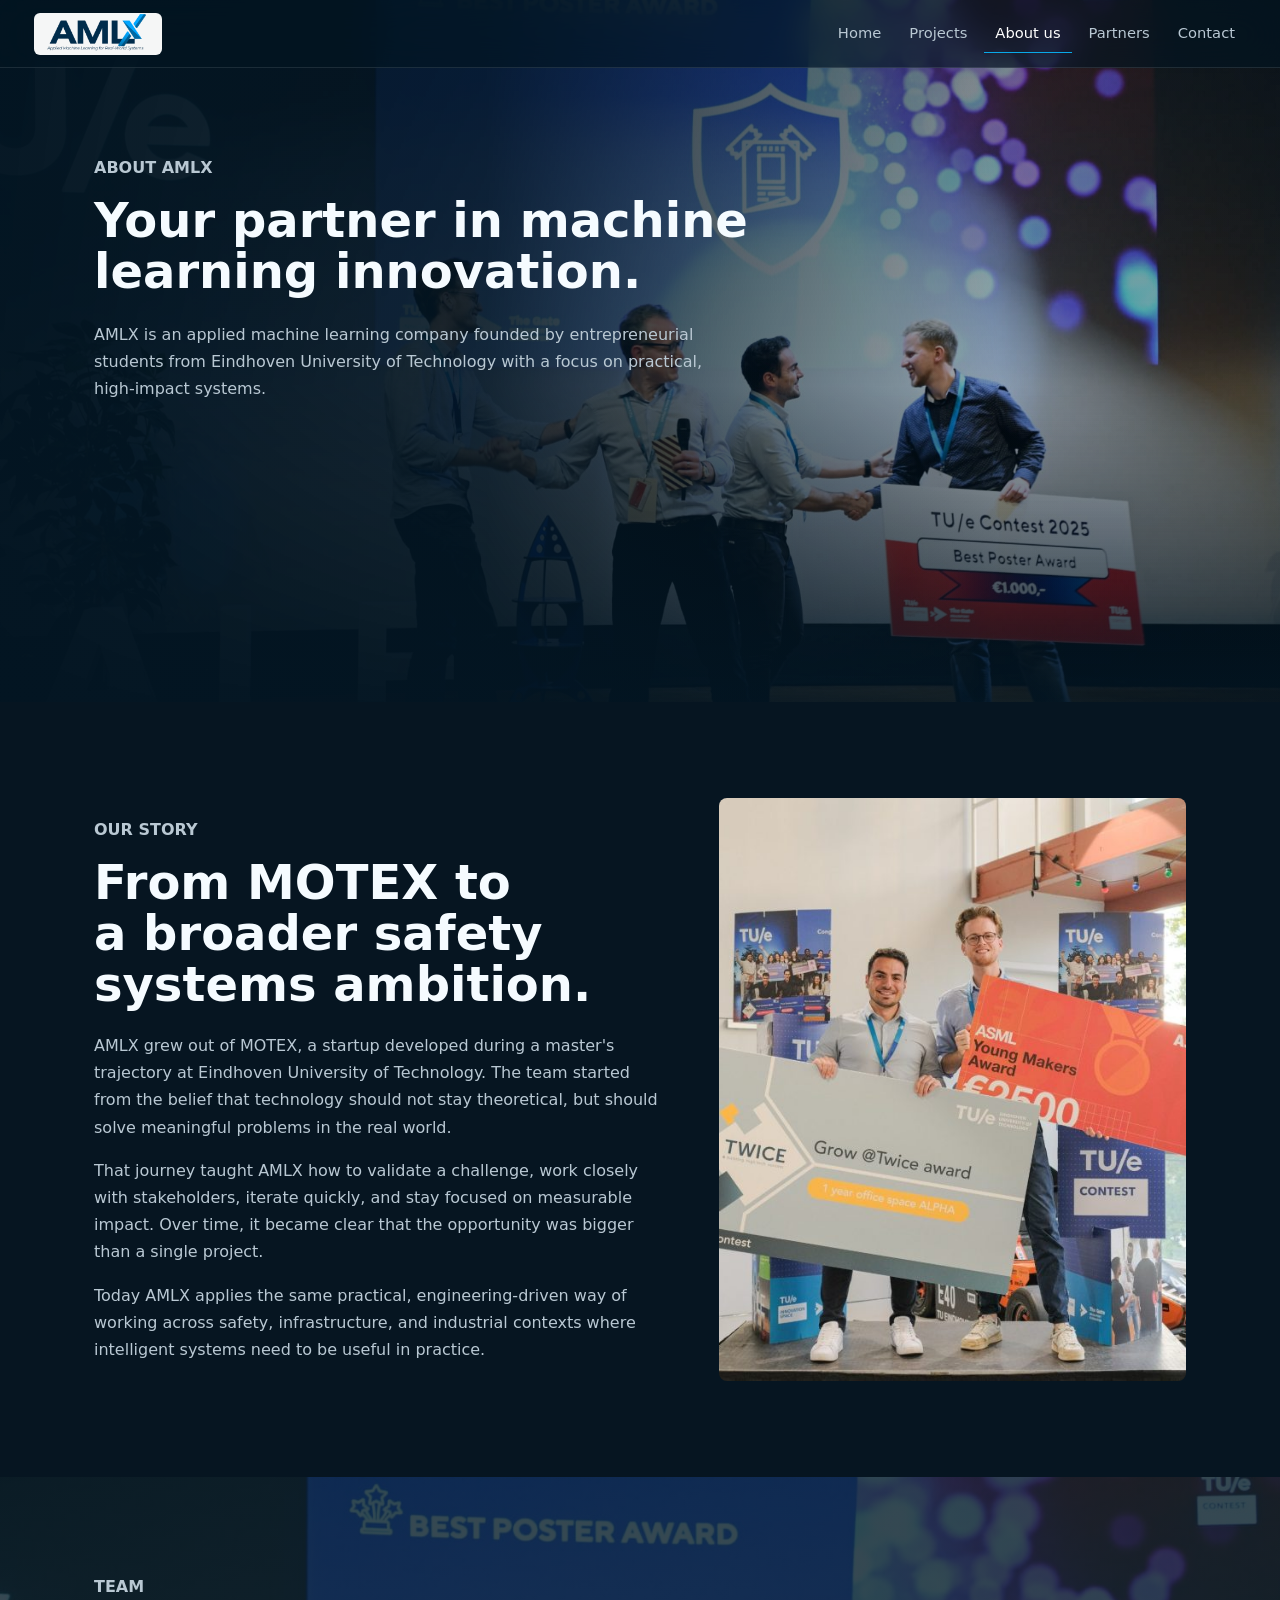
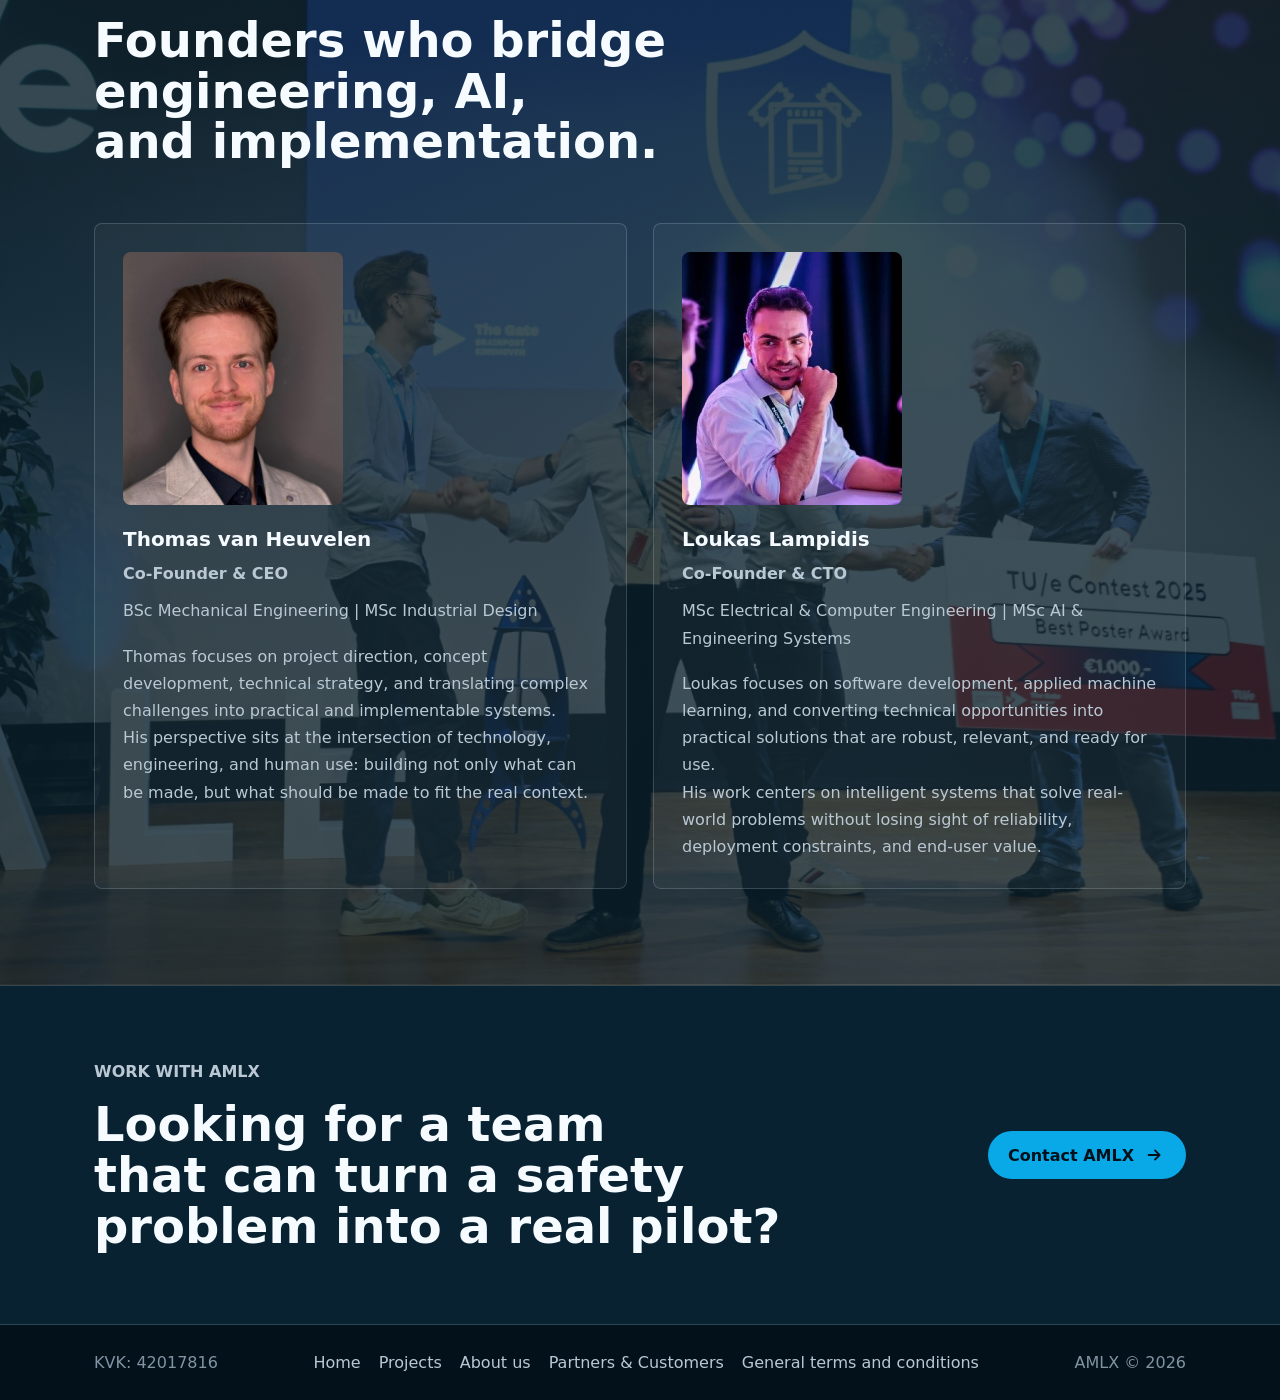
==== about.html @ 36813e6c "Initial website upload" ====
<!doctype html>
<html lang="en">
  <head>
    <meta charset="utf-8" />
    <meta name="viewport" content="width=device-width, initial-scale=1" />
    <title>About Us - AMLX</title>
    <meta
      name="description"
      content="Learn about AMLX, its founding story, and the people behind its applied machine learning work."
    />
    <link rel="icon" href="assets/amlx-logo.png" type="image/png" />
    <link rel="stylesheet" href="styles.css?v=6" />
  </head>
  <body>
    <header class="site-header" data-header>
      <a class="brand" href="index.html" aria-label="AMLX home">
        <span class="brand__matte">
          <img src="assets/amlx-logo.png" alt="AMLX" />
        </span>
      </a>
      <nav class="site-nav" aria-label="Primary navigation">
        <a href="index.html">Home</a>
        <a href="projects.html">Projects</a>
        <a class="is-active" href="about.html">About us</a>
        <a href="partners.html">Partners</a>
        <a href="partners.html#contact">Contact</a>
      </nav>
      <a class="mobile-partner-link" href="partners.html">Partners</a>
    </header>

    <main>
      <section class="subhero subhero--about" aria-labelledby="about-page-title">
        <div class="subhero__media subhero__media--about" data-subhero-media></div>
        <div class="subhero__shade"></div>
        <div class="section__inner subhero__content">
          <p class="eyebrow" data-reveal>About AMLX</p>
          <h1 id="about-page-title" data-reveal>Your partner in machine learning innovation.</h1>
          <p data-reveal>
            AMLX is an applied machine learning company founded by entrepreneurial students from
            Eindhoven University of Technology with a focus on practical, high-impact systems.
          </p>
        </div>
      </section>

      <section class="section section--story" aria-labelledby="story-title">
        <div class="section__inner story-grid">
          <div class="story-copy" data-reveal>
            <p class="eyebrow">Our story</p>
            <h2 id="story-title">From MOTEX to a broader safety systems ambition.</h2>
            <p>
              AMLX grew out of MOTEX, a startup developed during a master's trajectory at Eindhoven
              University of Technology. The team started from the belief that technology should not
              stay theoretical, but should solve meaningful problems in the real world.
            </p>
            <p>
              That journey taught AMLX how to validate a challenge, work closely with stakeholders,
              iterate quickly, and stay focused on measurable impact. Over time, it became clear
              that the opportunity was bigger than a single project.
            </p>
            <p>
              Today AMLX applies the same practical, engineering-driven way of working across safety,
              infrastructure, and industrial contexts where intelligent systems need to be useful in practice.
            </p>
          </div>
          <div class="story-media" data-reveal>
            <img src="assets/about-story-award.jpg" alt="AMLX founders holding TU/e and ASML awards" />
          </div>
        </div>
      </section>

      <section class="section section--team section--team-award" aria-labelledby="team-title">
        <div class="section__inner">
          <div class="section__heading" data-reveal>
            <p class="eyebrow">Team</p>
            <h2 id="team-title">Founders who bridge engineering, AI, and implementation.</h2>
          </div>

          <div class="bio-grid">
            <article class="bio-card" data-reveal>
              <div class="bio-card__photo">
                <img src="assets/founder-thomas.png" alt="Thomas van Heuvelen" />
              </div>
              <h3>Thomas van Heuvelen</h3>
              <p class="bio-role">Co-Founder &amp; CEO</p>
              <p class="bio-meta">BSc Mechanical Engineering | MSc Industrial Design</p>
              <p>
                Thomas focuses on project direction, concept development, technical strategy, and
                translating complex challenges into practical and implementable systems.
              </p>
              <p>
                His perspective sits at the intersection of technology, engineering, and human use:
                building not only what can be made, but what should be made to fit the real context.
              </p>
            </article>

            <article class="bio-card" data-reveal>
              <div class="bio-card__photo">
                <img src="assets/founder-loukas.jpg" alt="Loukas Lampidis" />
              </div>
              <h3>Loukas Lampidis</h3>
              <p class="bio-role">Co-Founder &amp; CTO</p>
              <p class="bio-meta">MSc Electrical &amp; Computer Engineering | MSc AI &amp; Engineering Systems</p>
              <p>
                Loukas focuses on software development, applied machine learning, and converting
                technical opportunities into practical solutions that are robust, relevant, and ready for use.
              </p>
              <p>
                His work centers on intelligent systems that solve real-world problems without losing
                sight of reliability, deployment constraints, and end-user value.
              </p>
            </article>
          </div>
        </div>
      </section>

      <section class="section section--cta" aria-labelledby="about-cta-title">
        <div class="section__inner cta-row" data-reveal>
          <div>
            <p class="eyebrow">Work with AMLX</p>
            <h2 id="about-cta-title">Looking for a team that can turn a safety problem into a real pilot?</h2>
          </div>
          <a class="button button--primary" href="partners.html">
            Contact AMLX
            <svg aria-hidden="true" viewBox="0 0 24 24">
              <path d="M5 12h12m-5-5 5 5-5 5" />
            </svg>
          </a>
        </div>
      </section>
    </main>

    <footer class="site-footer">
      <div class="footer__inner">
        <p>KVK: 42017816</p>
        <nav aria-label="Footer navigation">
          <a href="index.html">Home</a>
          <a href="projects.html">Projects</a>
          <a href="about.html">About us</a>
          <a href="partners.html">Partners & Customers</a>
          <a href="https://amlx.nl/wp-content/uploads/go-x/u/ba1bdc76-27a0-4591-be7f-040c24e2b5a5/AMLX-general-terms-and-conditions.pdf">General terms and conditions</a>
        </nav>
        <p>AMLX © 2026</p>
      </div>
    </footer>

    <script src="script.js?v=6"></script>
  </body>
</html>
---- styles.css ----
:root {
  --ink: #f5fbff;
  --muted: #b9c8d3;
  --quiet: #8194a2;
  --navy: #031522;
  --deep: #061a28;
  --panel: #0b2332;
  --panel-strong: #0f2e3e;
  --line: rgba(214, 236, 246, 0.18);
  --line-strong: rgba(214, 236, 246, 0.34);
  --cyan: #09a9e8;
  --cyan-dark: #0274a8;
  --green: #65d6a4;
  --amber: #f1b751;
  --white: #ffffff;
  --header-height: 68px;
  --header-small: 52px;
}

* {
  box-sizing: border-box;
}

html {
  scroll-behavior: smooth;
}

body {
  margin: 0;
  background: var(--navy);
  color: var(--ink);
  font-family: "Segoe UI", Inter, ui-sans-serif, system-ui, -apple-system, BlinkMacSystemFont, sans-serif;
  letter-spacing: 0;
  overflow-x: hidden;
}

img,
svg {
  display: block;
}

img {
  max-width: 100%;
}

a {
  color: inherit;
  text-decoration: none;
}

button,
input,
select,
textarea {
  font: inherit;
  letter-spacing: 0;
}

button {
  border: 0;
}

:focus-visible {
  outline: 2px solid var(--green);
  outline-offset: 4px;
}

.site-header {
  align-items: center;
  backdrop-filter: blur(18px);
  background: rgba(3, 21, 34, 0.64);
  border-bottom: 1px solid rgba(255, 255, 255, 0.1);
  display: flex;
  gap: 24px;
  height: var(--header-height);
  justify-content: space-between;
  left: 0;
  padding: 10px 34px;
  position: fixed;
  right: 0;
  top: 0;
  transition: height 220ms ease, padding 220ms ease, background 220ms ease;
  z-index: 20;
}

.site-header.is-scrolled {
  background: rgba(3, 21, 34, 0.92);
  height: var(--header-small);
  padding-bottom: 6px;
  padding-top: 6px;
}

.brand {
  align-items: center;
  display: inline-flex;
  flex: 0 0 auto;
}

.brand__matte {
  align-items: center;
  background: rgba(255, 255, 255, 0.96);
  border-radius: 6px;
  display: inline-flex;
  height: 42px;
  justify-content: center;
  overflow: hidden;
  padding: 5px 8px;
  transition: height 220ms ease, width 220ms ease;
  width: 128px;
}

.site-header.is-scrolled .brand__matte {
  height: 34px;
  width: 104px;
}

.brand img {
  height: auto;
  width: 112px;
}

.site-header.is-scrolled .brand img {
  width: 92px;
}

.site-nav {
  align-items: center;
  display: flex;
  gap: 6px;
  white-space: nowrap;
}

.site-nav a {
  border-bottom: 1px solid transparent;
  color: var(--muted);
  font-size: 0.92rem;
  line-height: 1;
  padding: 12px 11px;
  transition: color 180ms ease, border-color 180ms ease, background 180ms ease;
}

.site-nav a:hover,
.site-nav a.is-active {
  border-color: var(--cyan);
  color: var(--white);
}

.mobile-partner-link {
  display: none;
}

.hero {
  isolation: isolate;
  min-height: 84svh;
  overflow: hidden;
  position: relative;
}

.hero__media,
.subhero__media {
  background-image: url("assets/hero-safety-ml.jpg");
  background-position: 47% 42%;
  background-size: cover;
  inset: 0;
  position: absolute;
  transform: translate3d(0, var(--hero-shift, 0), 0) scale(1.03);
  transition: transform 80ms linear;
  z-index: -3;
}

.hero__shade,
.subhero__shade {
  background:
    linear-gradient(90deg, rgba(3, 21, 34, 0.98) 0%, rgba(3, 21, 34, 0.88) 38%, rgba(3, 21, 34, 0.28) 78%),
    linear-gradient(0deg, rgba(3, 21, 34, 0.9) 0%, rgba(3, 21, 34, 0.1) 45%, rgba(3, 21, 34, 0.36) 100%);
  inset: 0;
  position: absolute;
  z-index: -2;
}

.hero__scan {
  background-image:
    linear-gradient(rgba(255, 255, 255, 0.08) 1px, transparent 1px),
    linear-gradient(90deg, rgba(255, 255, 255, 0.08) 1px, transparent 1px);
  background-size: 74px 74px;
  inset: 0;
  mask-image: linear-gradient(90deg, black 0%, transparent 74%);
  opacity: 0.18;
  position: absolute;
  z-index: -1;
}

.hero__content {
  box-sizing: border-box;
  max-width: 680px;
  min-width: 0;
  padding: 122px 34px 76px;
  width: 100%;
}

.hero__logo {
  background: rgba(255, 255, 255, 0.96);
  border-radius: 8px;
  display: inline-flex;
  margin-bottom: 28px;
  padding: 15px 18px 12px;
}

.hero__logo img {
  width: 280px;
}

h1,
h2,
h3,
p {
  margin: 0;
}

h1,
h2,
h3 {
  text-wrap: balance;
}

.hero h1 {
  font-size: 4.15rem;
  line-height: 0.98;
  max-width: 650px;
}

.hero__mission {
  color: var(--muted);
  font-size: 1.15rem;
  line-height: 1.65;
  margin-top: 24px;
  max-width: min(580px, 100%);
}

.hero__actions {
  display: flex;
  flex-wrap: wrap;
  gap: 12px;
  margin-top: 34px;
}

.button {
  align-items: center;
  border-radius: 999px;
  box-sizing: border-box;
  cursor: pointer;
  display: inline-flex;
  font-weight: 700;
  gap: 10px;
  justify-content: center;
  min-height: 48px;
  min-width: 148px;
  padding: 0 20px;
  transition: background 180ms ease, border-color 180ms ease, color 180ms ease, transform 180ms ease;
}

.button svg {
  height: 22px;
  width: 22px;
}

.button svg path {
  fill: none;
  stroke: currentColor;
  stroke-linecap: round;
  stroke-linejoin: round;
  stroke-width: 2;
}

.button:hover {
  transform: translateY(-2px);
}

.button--primary {
  background: var(--cyan);
  color: #00111b;
}

.button--primary:hover {
  background: var(--green);
}

.button--ghost {
  border: 1px solid var(--line-strong);
  color: var(--white);
}

.button--ghost:hover {
  background: rgba(255, 255, 255, 0.08);
  border-color: var(--green);
}

.hero__proof {
  border-top: 1px solid var(--line);
  display: grid;
  gap: 0;
  grid-template-columns: repeat(3, 1fr);
  margin: 46px 0 0;
  max-width: 620px;
  padding: 20px 0 0;
}

.hero__proof div {
  border-right: 1px solid var(--line);
  padding-right: 18px;
}

.hero__proof div + div {
  padding-left: 18px;
}

.hero__proof div:last-child {
  border-right: 0;
}

.hero__proof dt {
  color: var(--quiet);
  font-size: 0.78rem;
  font-weight: 700;
  margin-bottom: 8px;
  text-transform: uppercase;
}

.hero__proof dd {
  color: var(--ink);
  font-size: 1rem;
  margin: 0;
}

.section {
  position: relative;
}

.section__inner {
  box-sizing: border-box;
  margin: 0 auto;
  max-width: 1160px;
  min-width: 0;
  padding: 96px 34px;
}

.section__heading {
  max-width: 720px;
}

.eyebrow {
  color: var(--green);
  font-size: 0.78rem;
  font-weight: 800;
  margin-bottom: 14px;
  text-transform: uppercase;
}

.section h2,
.subhero h1 {
  font-size: 3rem;
  line-height: 1.06;
}

.section h3 {
  font-size: 1.25rem;
  line-height: 1.25;
}

.section p,
.subhero p {
  color: var(--muted);
  font-size: 1rem;
  line-height: 1.7;
}

.section--work {
  background: #061521;
}

.principles {
  display: grid;
  gap: 28px;
  grid-template-columns: repeat(3, 1fr);
  margin-top: 62px;
}

.principle {
  border-top: 1px solid var(--line);
  padding-top: 26px;
}

.principle__icon {
  align-items: center;
  color: var(--cyan);
  display: flex;
  height: 42px;
  margin-bottom: 28px;
  width: 42px;
}

.principle__icon svg {
  height: 42px;
  width: 42px;
}

.principle__icon path {
  fill: none;
  stroke: currentColor;
  stroke-linecap: round;
  stroke-linejoin: round;
  stroke-width: 1.7;
}

.principle h3 {
  margin-bottom: 14px;
}

.section--systems {
  background: #0a202c;
}

.systems-grid {
  align-items: center;
  display: grid;
  gap: 72px;
  grid-template-columns: minmax(300px, 0.9fr) minmax(360px, 1fr);
}

.systems-visual {
  margin: 0;
}

.systems-visual img {
  aspect-ratio: 4 / 5;
  border-radius: 8px;
  object-fit: cover;
  width: 100%;
}

.systems-visual figcaption {
  border-left: 2px solid var(--green);
  color: var(--muted);
  font-size: 0.92rem;
  line-height: 1.5;
  margin-top: 18px;
  padding-left: 14px;
}

.systems-copy h2 {
  max-width: 650px;
}

.section-link {
  margin-top: 34px;
}

.section-link a {
  align-items: center;
  color: var(--white);
  display: inline-flex;
  font-weight: 700;
  gap: 10px;
}

.section-link a:hover {
  color: var(--green);
}

.section-link svg {
  height: 22px;
  width: 22px;
}

.section-link svg path {
  fill: none;
  stroke: currentColor;
  stroke-linecap: round;
  stroke-linejoin: round;
  stroke-width: 2;
}

.system-list {
  border-top: 1px solid var(--line);
  margin-top: 42px;
}

.system-list article {
  display: grid;
  gap: 24px;
  grid-template-columns: 42px 1fr;
  padding: 26px 0;
}

.system-list article + article {
  border-top: 1px solid var(--line);
}

.system-list span {
  color: var(--amber);
  font-weight: 800;
}

.system-list h3 {
  margin-bottom: 8px;
}

.section--about {
  background: #08131b;
  min-height: 620px;
  overflow: hidden;
}

.about-media {
  inset: 0 0 0 44%;
  position: absolute;
}

.about-media::after {
  background:
    linear-gradient(90deg, #08131b 0%, rgba(8, 19, 27, 0.76) 18%, rgba(8, 19, 27, 0.16) 54%),
    linear-gradient(0deg, rgba(8, 19, 27, 0.72), transparent 44%);
  content: "";
  inset: 0;
  position: absolute;
}

.about-media img {
  height: 100%;
  object-fit: cover;
  width: 100%;
}

.about-copy {
  max-width: 1160px;
  position: relative;
}

.about-copy h2,
.about-copy p {
  max-width: 550px;
}

.about-copy p:not(.eyebrow) {
  margin-top: 24px;
}

.section--cta {
  background: #092231;
  border-bottom: 1px solid var(--line);
  border-top: 1px solid var(--line);
}

.cta-row {
  align-items: center;
  display: flex;
  gap: 36px;
  justify-content: space-between;
  padding-bottom: 72px;
  padding-top: 72px;
}

.cta-row h2 {
  max-width: 700px;
}

.site-footer {
  background: #03111b;
  color: var(--quiet);
}

.footer__inner {
  align-items: center;
  display: flex;
  gap: 22px;
  justify-content: space-between;
  margin: 0 auto;
  max-width: 1160px;
  padding: 28px 34px;
}

.site-footer nav {
  display: flex;
  flex-wrap: wrap;
  gap: 18px;
  justify-content: center;
}

.site-footer a {
  color: var(--muted);
  transition: color 180ms ease;
}

.site-footer a:hover {
  color: var(--white);
}

.subhero {
  isolation: isolate;
  min-height: 78svh;
  overflow: hidden;
  position: relative;
}

.subhero__media {
  background-image: url("assets/lab-engineering.jpg");
  background-position: center;
}

.subhero__media--projects {
  background-image: url("assets/projects-header.jpg");
  background-position: center;
}

.subhero__media--about {
  background-image: url("assets/about-stage-award.jpg");
  background-position: center 18%;
}

.subhero__content {
  box-sizing: border-box;
  min-width: 0;
  padding-top: 154px;
  position: relative;
}

.subhero__content p:not(.eyebrow) {
  max-width: 620px;
  margin-top: 24px;
}

.section--partner-fit {
  background: #061521;
}

.section--project-cases,
.section--story {
  background: #061521;
}

.case-list {
  display: grid;
  gap: 54px;
  margin-top: 56px;
}

.case-block {
  align-items: center;
  border-top: 1px solid var(--line);
  display: grid;
  gap: 38px;
  grid-template-columns: minmax(320px, 0.92fr) minmax(360px, 1fr);
  padding-top: 32px;
}

.case-block--reverse .case-block__media {
  order: 2;
}

.case-block--reverse .case-block__copy {
  order: 1;
}

.case-block__media img,
.story-media img {
  border-radius: 8px;
  object-fit: cover;
  width: 100%;
}

.case-block__media img {
  aspect-ratio: 4 / 3;
}

.case-thumbs {
  display: grid;
  gap: 12px;
  grid-template-columns: repeat(3, 1fr);
  margin-top: 14px;
}

.case-thumbs img {
  aspect-ratio: 4 / 3;
  border-radius: 6px;
  object-fit: cover;
}

.case-block__copy h3 {
  font-size: 2rem;
  line-height: 1.08;
  margin-bottom: 18px;
}

.case-block__copy p + p {
  margin-top: 14px;
}

.story-grid {
  align-items: center;
  display: grid;
  gap: 56px;
  grid-template-columns: minmax(360px, 1fr) minmax(320px, 0.82fr);
}

.story-copy h2 {
  margin-bottom: 22px;
}

.story-copy p + p {
  margin-top: 16px;
}

.story-media img {
  aspect-ratio: 4 / 5;
}

.section--team {
  background: #0a202c;
}

.section--team-award {
  background-image:
    linear-gradient(0deg, rgba(10, 32, 44, 0.82), rgba(10, 32, 44, 0.82)),
    url("assets/about-stage-award.jpg");
  background-position: center;
  background-size: cover;
}

.bio-grid {
  display: grid;
  gap: 26px;
  grid-template-columns: repeat(2, 1fr);
  margin-top: 56px;
}

.bio-card {
  background: rgba(255, 255, 255, 0.04);
  border: 1px solid var(--line);
  border-radius: 8px;
  padding: 28px;
}

.bio-card__photo {
  aspect-ratio: 4 / 4.6;
  border-radius: 8px;
  margin-bottom: 22px;
  max-width: 220px;
  overflow: hidden;
}

.bio-card__photo img {
  height: 100%;
  object-fit: cover;
  width: 100%;
}

.bio-card h3 {
  margin-bottom: 8px;
}

.bio-role {
  color: var(--green);
  font-weight: 700;
}

.bio-meta {
  color: var(--quiet);
  font-size: 0.94rem;
  margin: 10px 0 18px;
}

.fit-grid {
  display: grid;
  gap: 26px;
  grid-template-columns: repeat(2, 1fr);
  margin-top: 56px;
}

.fit-panel {
  border-left: 2px solid var(--cyan);
  border-top: 1px solid var(--line);
  min-height: 210px;
  padding: 28px 28px 18px;
}

.fit-panel:nth-child(2) {
  border-left-color: var(--green);
}

.fit-panel h3 {
  margin-bottom: 16px;
}

.section--contact {
  background: #0a202c;
}

.contact-grid {
  align-items: start;
  display: grid;
  gap: 64px;
  grid-template-columns: minmax(300px, 0.85fr) minmax(380px, 1.15fr);
}

.contact-copy {
  position: sticky;
  top: 96px;
}

.contact-copy h2 {
  margin-bottom: 24px;
}

.contact-form {
  background: rgba(255, 255, 255, 0.055);
  border: 1px solid var(--line);
  border-radius: 8px;
  display: grid;
  gap: 18px;
  grid-template-columns: repeat(2, 1fr);
  padding: 28px;
}

.contact-form label {
  display: grid;
  gap: 8px;
}

.contact-form label span {
  color: var(--muted);
  font-size: 0.9rem;
}

.contact-form input,
.contact-form select,
.contact-form textarea {
  background: rgba(3, 21, 34, 0.72);
  border: 1px solid rgba(214, 236, 246, 0.24);
  border-radius: 6px;
  color: var(--white);
  min-height: 48px;
  padding: 12px 13px;
  transition: border-color 180ms ease, background 180ms ease;
  width: 100%;
}

.contact-form textarea {
  min-height: 152px;
  resize: vertical;
}

.contact-form input:focus,
.contact-form select:focus,
.contact-form textarea:focus {
  background: rgba(3, 21, 34, 0.9);
  border-color: var(--green);
  outline: 0;
}

.form-full {
  grid-column: 1 / -1;
}

.consent {
  align-items: start;
  display: grid;
  gap: 12px;
  grid-template-columns: 18px 1fr;
}

.consent input {
  min-height: auto;
  margin: 4px 0 0;
  padding: 0;
}

.form-status {
  min-height: 24px;
}

[data-reveal] {
  opacity: 0;
  transform: translateY(22px);
  transition: opacity 620ms ease, transform 620ms ease;
}

.is-ready [data-reveal].is-visible {
  opacity: 1;
  transform: translateY(0);
}

.is-ready .hero__logo.is-visible {
  transition-delay: 80ms;
}

.is-ready .hero h1.is-visible {
  transition-delay: 160ms;
}

.is-ready .hero__mission.is-visible {
  transition-delay: 240ms;
}

.is-ready .hero__actions.is-visible,
.is-ready .hero__proof.is-visible {
  transition-delay: 320ms;
}

@media (prefers-reduced-motion: reduce) {
  *,
  *::before,
  *::after {
    animation-duration: 1ms !important;
    scroll-behavior: auto !important;
    transition-duration: 1ms !important;
  }

  .hero__media,
  .subhero__media {
    transform: none;
  }
}

@media (max-width: 980px) {
  .site-header {
    padding-left: 22px;
    padding-right: 22px;
  }

  .site-nav {
    gap: 0;
  }

  .site-nav a {
    font-size: 0.84rem;
    padding-left: 8px;
    padding-right: 8px;
  }

  .hero h1 {
    font-size: 3.1rem;
  }

  .section h2,
  .subhero h1 {
    font-size: 2.42rem;
  }

  .principles,
  .systems-grid,
  .contact-grid,
  .case-block,
  .story-grid,
  .bio-grid {
    grid-template-columns: 1fr;
  }

  .systems-grid {
    gap: 46px;
  }

  .case-block--reverse .case-block__media,
  .case-block--reverse .case-block__copy {
    order: initial;
  }

  .systems-visual img {
    aspect-ratio: 16 / 9;
  }

  .about-media {
    inset: 34% 0 0;
  }

  .about-media::after {
    background: linear-gradient(0deg, rgba(8, 19, 27, 0.9), rgba(8, 19, 27, 0.18));
  }

  .about-copy {
    padding-bottom: 360px;
  }

  .contact-copy {
    position: static;
  }
}

@media (max-width: 720px) {
  :root {
    --header-height: 58px;
    --header-small: 50px;
  }

  .site-header {
    gap: 10px;
    overflow: hidden;
    padding: 8px 14px;
  }

  .brand__matte {
    height: 36px;
    width: 94px;
  }

  .brand img {
    width: 82px;
  }

  .site-header.is-scrolled .brand__matte {
    height: 32px;
    width: 84px;
  }

  .site-header.is-scrolled .brand img {
    width: 74px;
  }

  .site-nav a {
    padding: 10px 7px;
  }

  .site-nav {
    display: none;
  }

  .mobile-partner-link {
    border-bottom: 1px solid transparent;
    color: var(--muted);
    display: inline-flex;
    font-size: 0.86rem;
    padding: 10px 4px;
    position: absolute;
    right: 14px;
    top: 8px;
  }

  .mobile-partner-link:hover,
  .mobile-partner-link.is-active {
    border-color: var(--cyan);
    color: var(--white);
  }

  .hero {
    min-height: 78svh;
  }

  .hero [data-reveal],
  .subhero [data-reveal] {
    opacity: 1;
    transform: none;
  }

  .hero__shade,
  .subhero__shade {
    background:
      linear-gradient(90deg, rgba(3, 21, 34, 0.98), rgba(3, 21, 34, 0.82)),
      linear-gradient(0deg, rgba(3, 21, 34, 0.92), rgba(3, 21, 34, 0.18));
  }

  .hero__content,
  .section__inner {
    padding-left: 20px;
    padding-right: 20px;
  }

  .hero__content {
    padding-bottom: 52px;
    padding-top: 92px;
  }

  .hero__logo {
    margin-bottom: 22px;
    padding: 11px 12px 9px;
  }

  .hero__logo img {
    width: 220px;
  }

  .hero h1 {
    font-size: 2.28rem;
    line-height: 1.05;
  }

  .hero__mission {
    font-size: 1rem;
    line-height: 1.58;
    margin-top: 18px;
    max-width: calc(100vw - 40px);
  }

  .hero__actions {
    align-items: stretch;
    flex-direction: column;
    margin-top: 24px;
    max-width: calc(100vw - 40px);
  }

  .button {
    max-width: 100%;
    width: 100%;
  }

  .hero__proof {
    display: none;
  }

  .section__inner {
    padding-bottom: 72px;
    padding-top: 72px;
  }

  .section h2,
  .subhero h1 {
    font-size: 2rem;
    line-height: 1.12;
  }

  .principles,
  .fit-grid,
  .bio-grid {
    grid-template-columns: 1fr;
    margin-top: 42px;
  }

  .case-list {
    gap: 42px;
    margin-top: 42px;
  }

  .case-block {
    gap: 24px;
    padding-top: 24px;
  }

  .case-block__copy h3 {
    font-size: 1.7rem;
  }

  .system-list article {
    grid-template-columns: 34px 1fr;
  }

  .cta-row {
    align-items: stretch;
    flex-direction: column;
    padding-bottom: 58px;
    padding-top: 58px;
  }

  .footer__inner {
    align-items: flex-start;
    flex-direction: column;
    padding: 26px 20px;
  }

  .site-footer nav {
    justify-content: flex-start;
  }

  .subhero {
    min-height: 70svh;
  }

  .subhero__content {
    padding-top: 118px;
  }

  .fit-panel {
    min-height: auto;
    padding-left: 20px;
    padding-right: 20px;
  }

  .contact-form {
    grid-template-columns: 1fr;
    padding: 20px;
  }
}

@media (max-width: 420px) {
  .site-nav a {
    font-size: 0.78rem;
    padding-left: 6px;
    padding-right: 6px;
  }

  .hero__logo img {
    width: 190px;
  }

  .hero h1 {
    font-size: 2.02rem;
  }
}
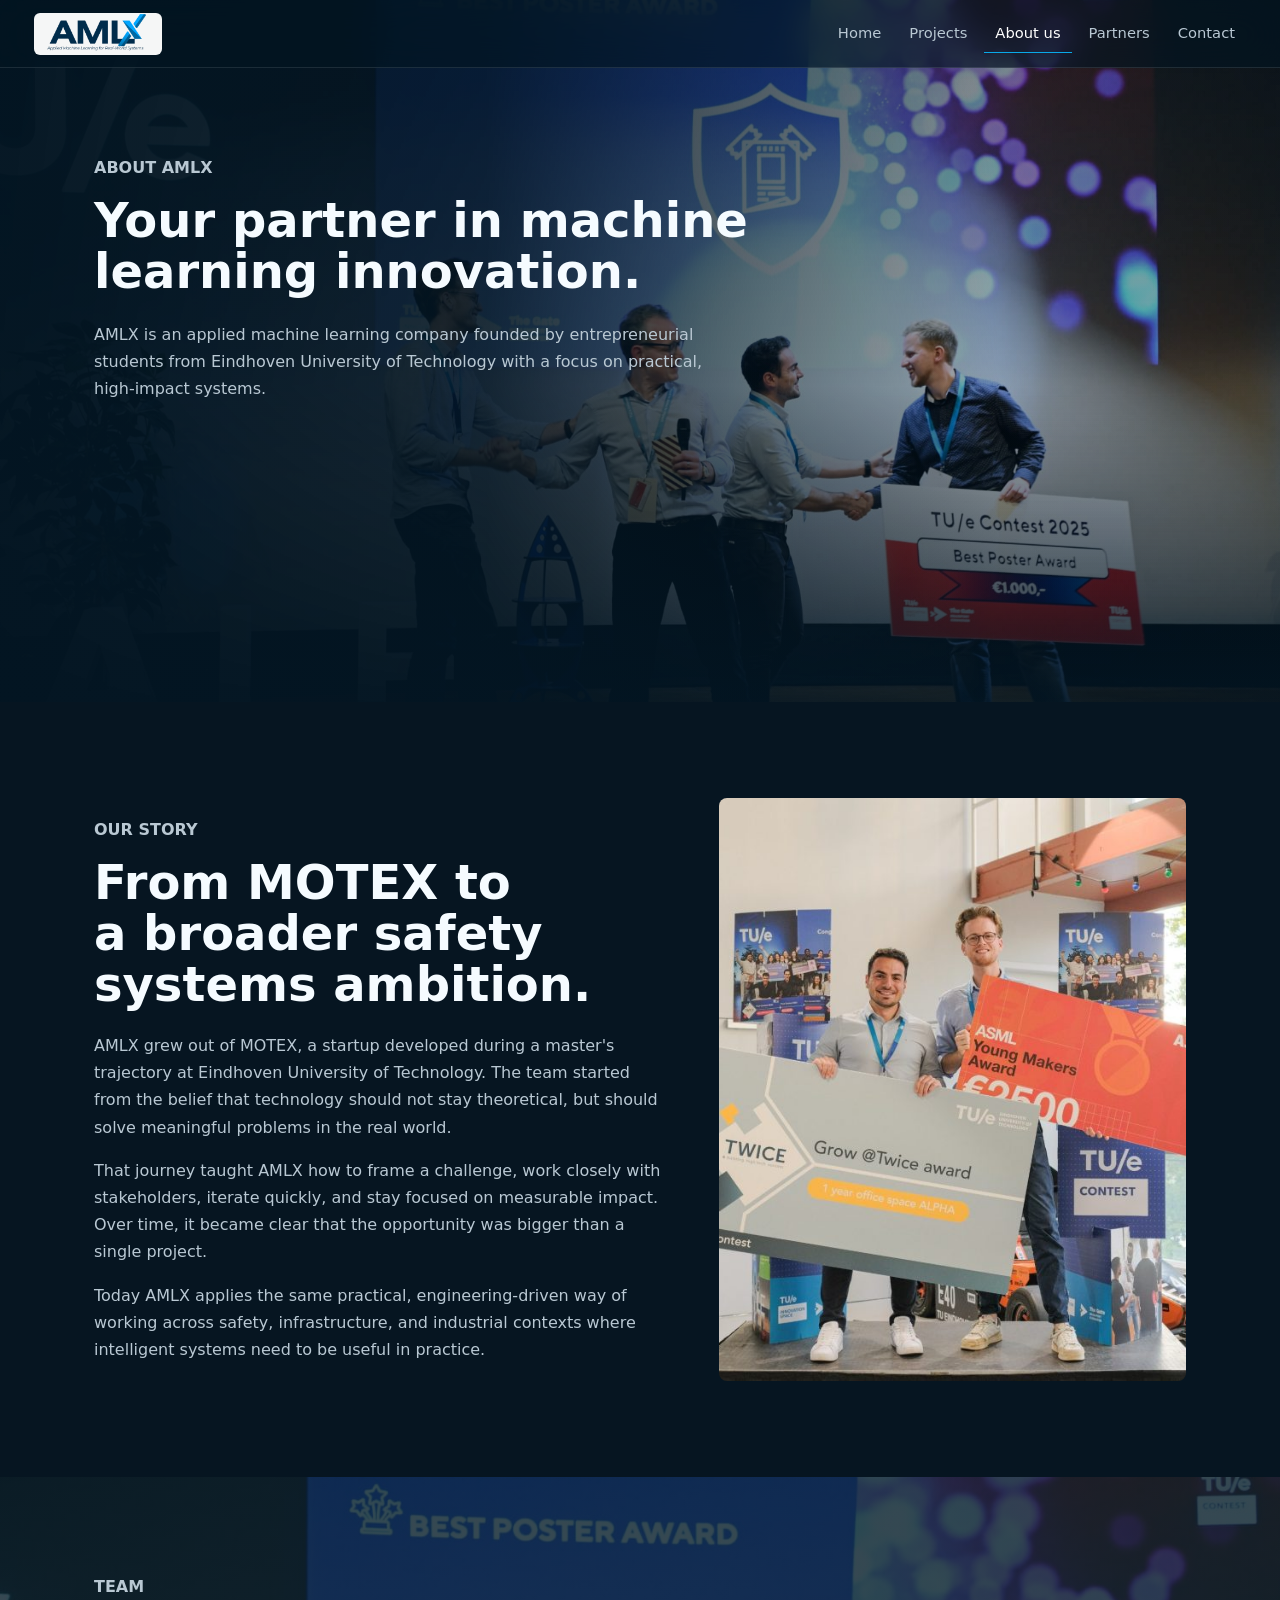
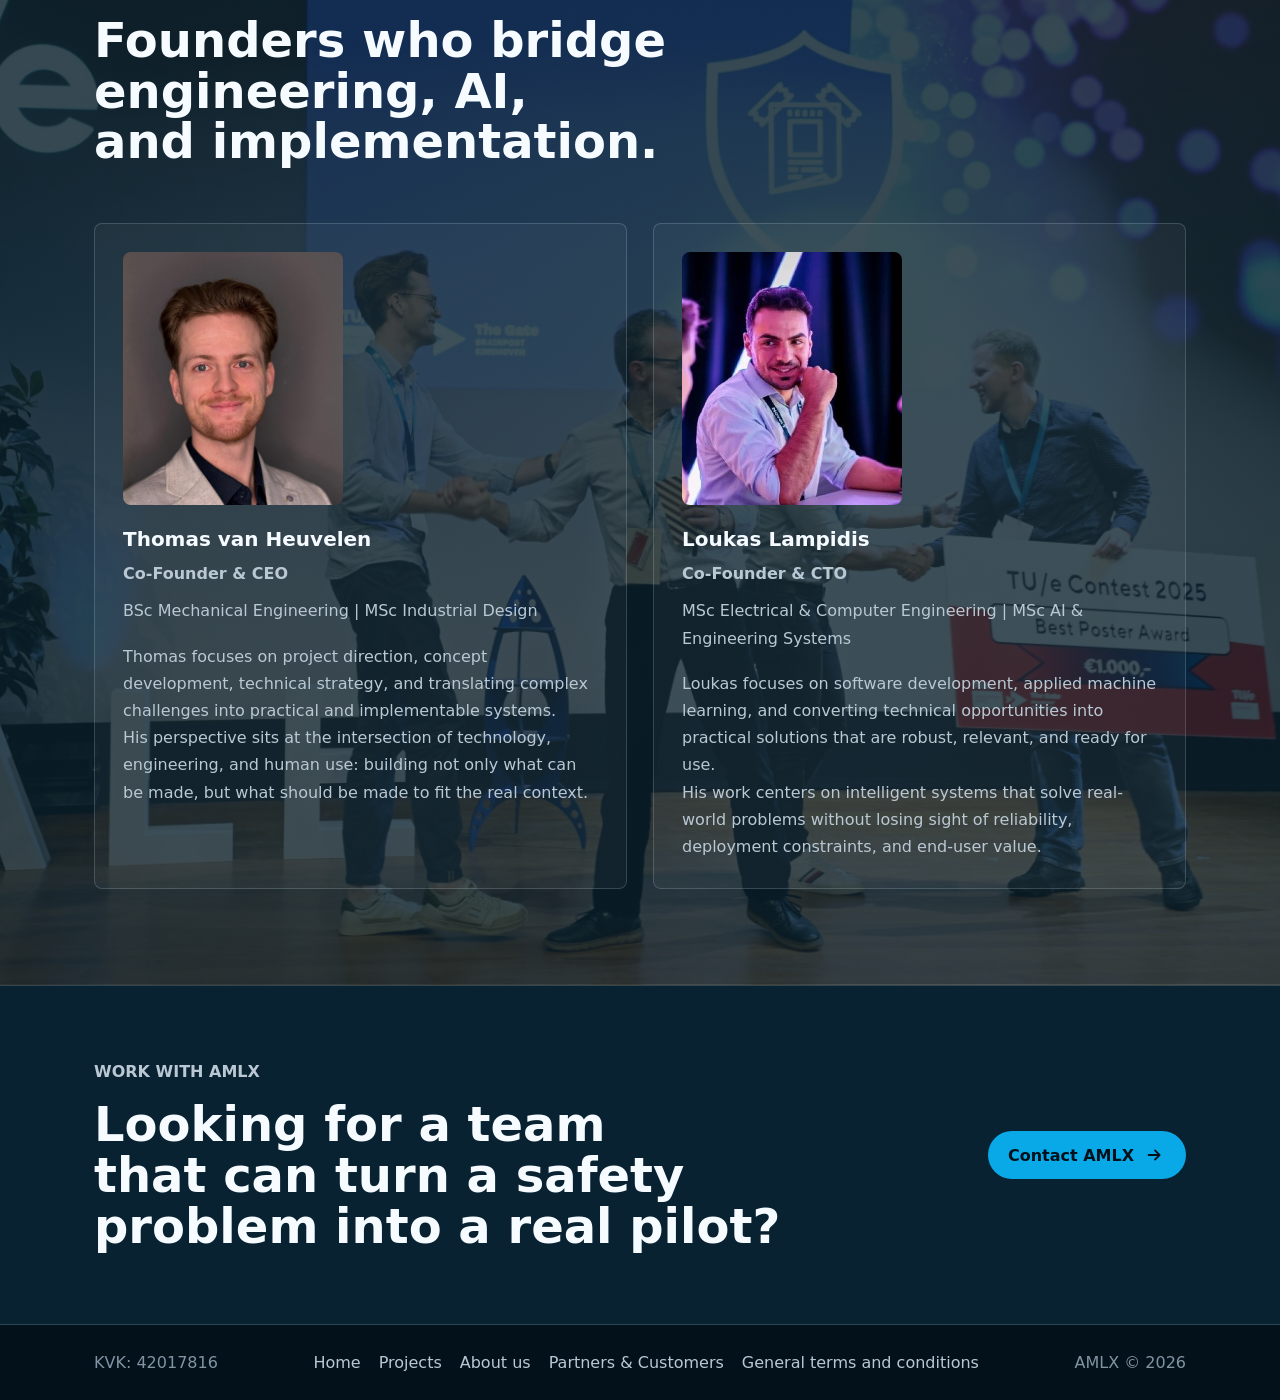
==== commit bf09f869: "partner correction" ====
--- a/about.html
+++ b/about.html
@@ -53,7 +53,7 @@
               stay theoretical, but should solve meaningful problems in the real world.
             </p>
             <p>
-              That journey taught AMLX how to validate a challenge, work closely with stakeholders,
+              That journey taught AMLX how to frame a challenge, work closely with stakeholders,
               iterate quickly, and stay focused on measurable impact. Over time, it became clear
               that the opportunity was bigger than a single project.
             </p>
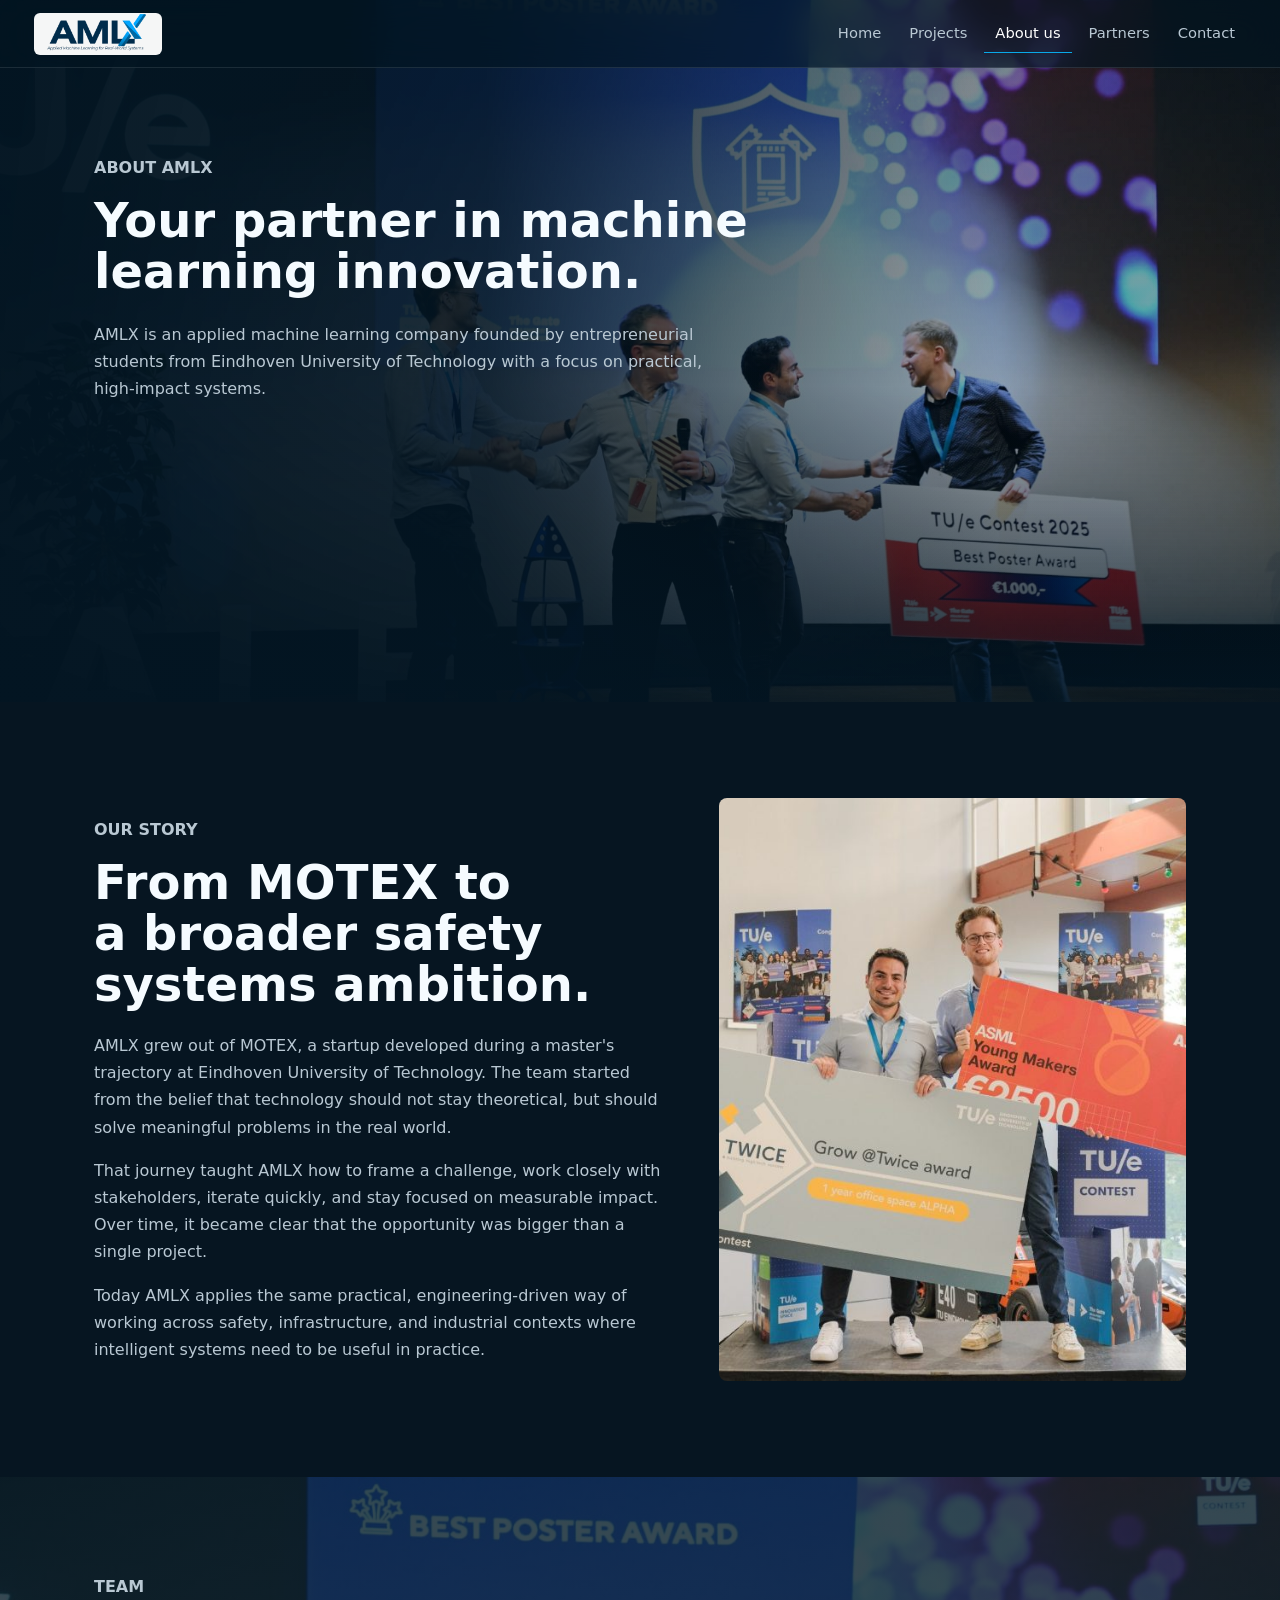
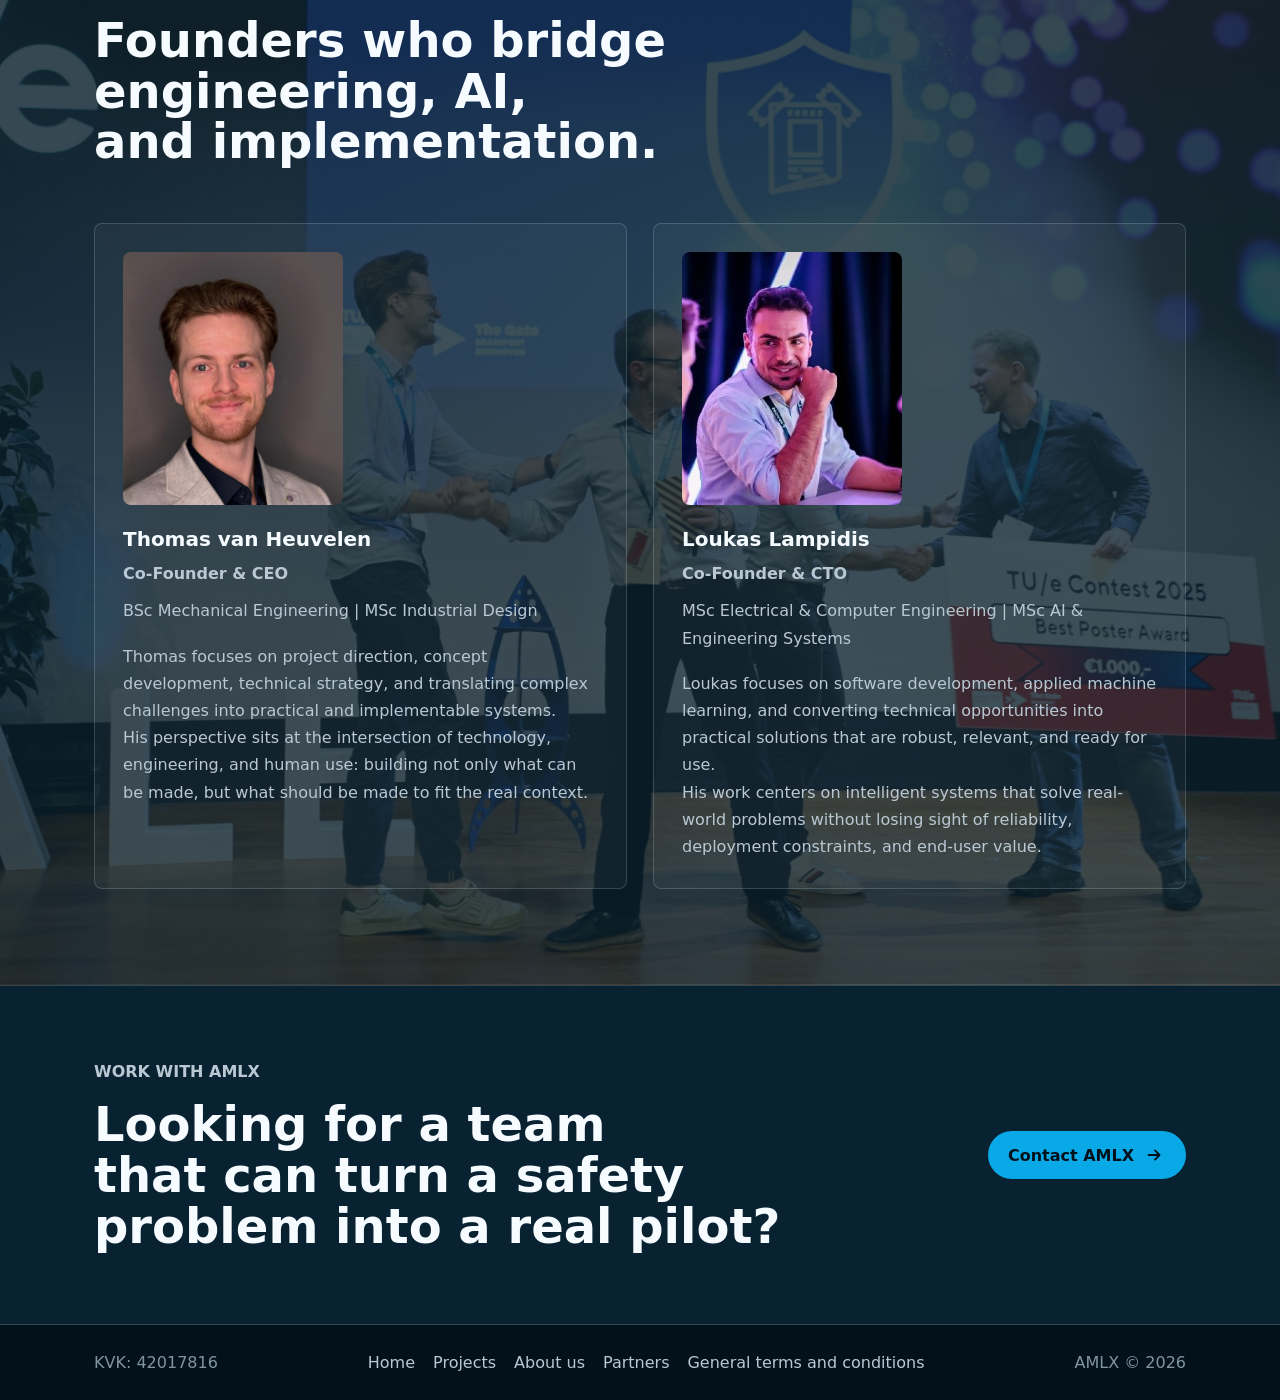
==== commit 331ffc38: "Use clean URLs for site navigation" ====
--- a/about.html
+++ b/about.html
@@ -13,19 +13,19 @@
   </head>
   <body>
     <header class="site-header" data-header>
-      <a class="brand" href="index.html" aria-label="AMLX home">
+      <a class="brand" href="/" aria-label="AMLX home">
         <span class="brand__matte">
           <img src="assets/amlx-logo.png" alt="AMLX" />
         </span>
       </a>
       <nav class="site-nav" aria-label="Primary navigation">
-        <a href="index.html">Home</a>
-        <a href="projects.html">Projects</a>
-        <a class="is-active" href="about.html">About us</a>
-        <a href="partners.html">Partners</a>
-        <a href="partners.html#contact">Contact</a>
+        <a href="/">Home</a>
+        <a href="/projects">Projects</a>
+        <a class="is-active" href="/about">About us</a>
+        <a href="/partners">Partners</a>
+        <a href="/partners#contact">Contact</a>
       </nav>
-      <a class="mobile-partner-link" href="partners.html">Partners</a>
+      <a class="mobile-partner-link" href="/partners">Partners</a>
     </header>
 
     <main>
@@ -119,7 +119,7 @@
             <p class="eyebrow">Work with AMLX</p>
             <h2 id="about-cta-title">Looking for a team that can turn a safety problem into a real pilot?</h2>
           </div>
-          <a class="button button--primary" href="partners.html">
+          <a class="button button--primary" href="/partners">
             Contact AMLX
             <svg aria-hidden="true" viewBox="0 0 24 24">
               <path d="M5 12h12m-5-5 5 5-5 5" />
@@ -133,10 +133,10 @@
       <div class="footer__inner">
         <p>KVK: 42017816</p>
         <nav aria-label="Footer navigation">
-          <a href="index.html">Home</a>
-          <a href="projects.html">Projects</a>
-          <a href="about.html">About us</a>
-          <a href="partners.html">Partners & Customers</a>
+          <a href="/">Home</a>
+          <a href="/projects">Projects</a>
+          <a href="/about">About us</a>
+          <a href="/partners">Partners</a>
           <a href="https://amlx.nl/wp-content/uploads/go-x/u/ba1bdc76-27a0-4591-be7f-040c24e2b5a5/AMLX-general-terms-and-conditions.pdf">General terms and conditions</a>
         </nav>
         <p>AMLX © 2026</p>
